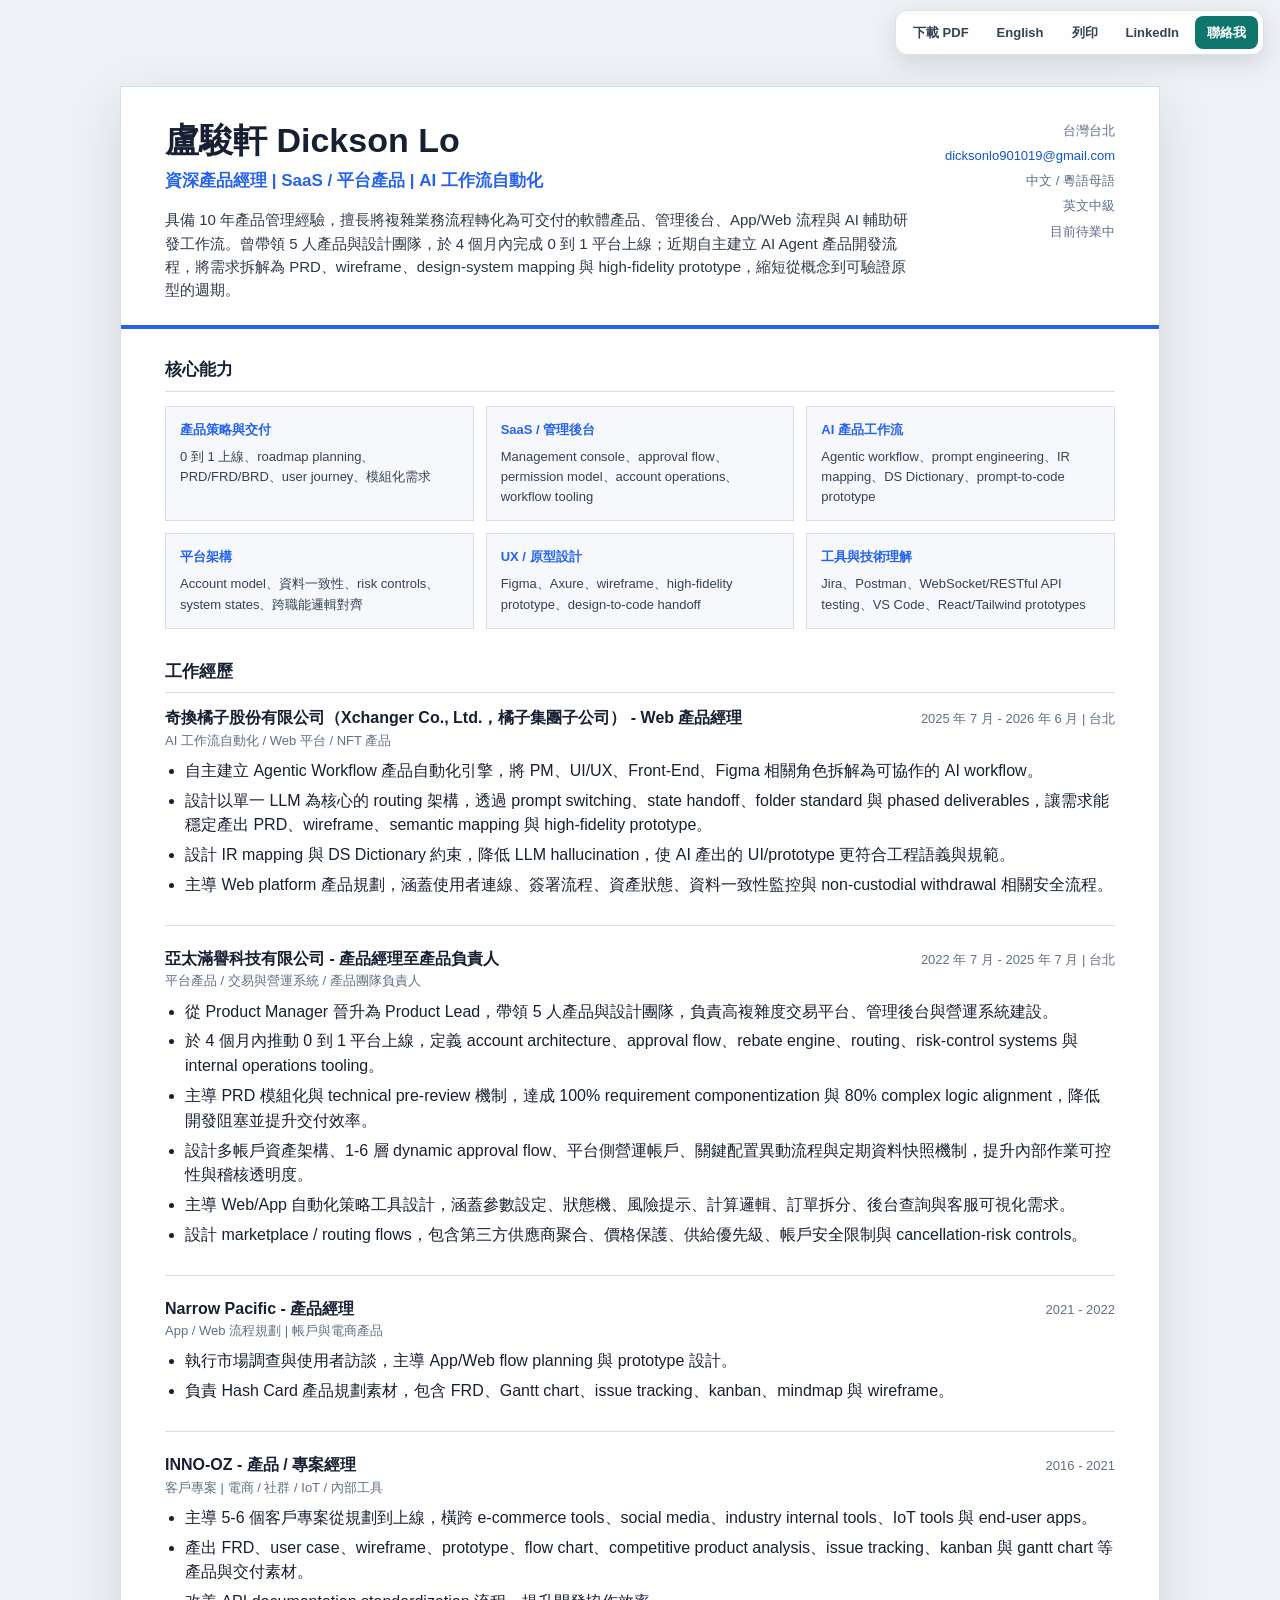
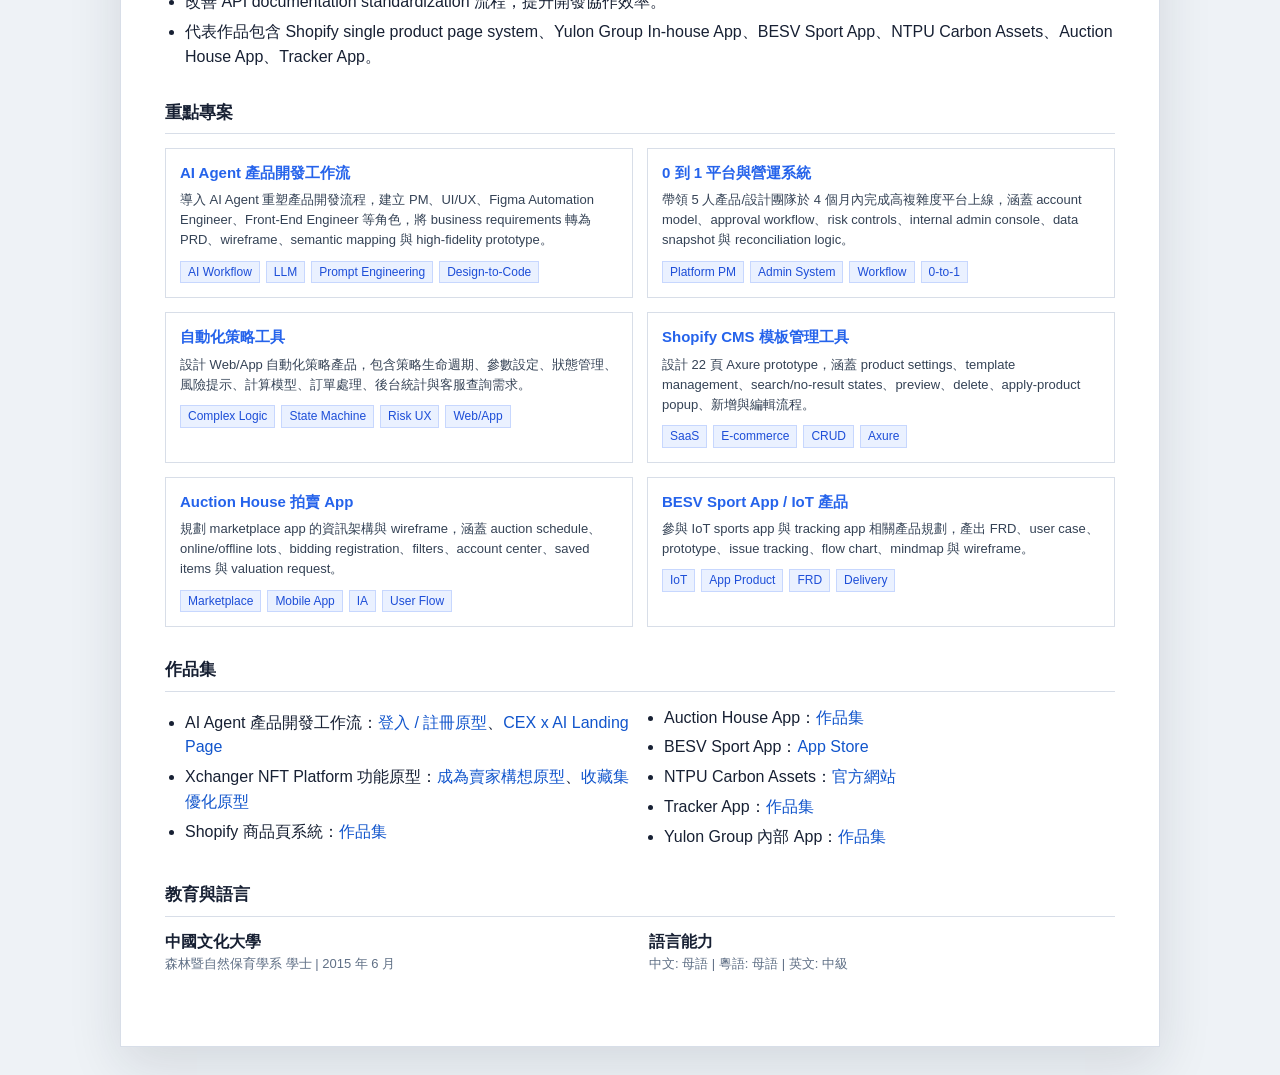
==== public/zh/index.html @ e3e286b6 "feat: add Traditional Chinese software CV route" ====
<!doctype html>
<html lang="zh-Hant">
<head>
  <meta charset="utf-8">
  <meta name="viewport" content="width=device-width, initial-scale=1">
  <title>盧駿軒 Dickson Lo - 軟體產品履歷</title>
  <style>
    :root {
      --ink: #172033;
      --muted: #607086;
      --line: #d8dee8;
      --panel: #f6f8fb;
      --accent: #2563eb;
      --accent-soft: #eaf1ff;
      --link: #1155cc;
    }

    * { box-sizing: border-box; }

    body {
      margin: 0;
      padding-top: 58px;
      background: #eef2f6;
      color: var(--ink);
      font-family: -apple-system, BlinkMacSystemFont, "Segoe UI", "Noto Sans TC", "PingFang TC", "Microsoft JhengHei", Arial, sans-serif;
      line-height: 1.55;
    }

    a { color: var(--link); text-decoration: none; }
    a:hover { text-decoration: underline; }

    .page {
      width: min(1040px, calc(100% - 32px));
      margin: 28px auto;
      background: #fff;
      border: 1px solid var(--line);
      box-shadow: 0 18px 50px rgba(22, 34, 51, 0.12);
    }

    header {
      padding: 34px 44px 24px;
      border-bottom: 4px solid var(--accent);
      display: grid;
      grid-template-columns: 1fr auto;
      gap: 24px;
      align-items: start;
    }

    h1 { margin: 0; font-size: 34px; letter-spacing: 0; line-height: 1.15; }

    .headline {
      margin-top: 8px;
      color: var(--accent);
      font-size: 17px;
      font-weight: 700;
    }

    .summary {
      margin: 14px 0 0;
      max-width: 780px;
      color: #2d3949;
      font-size: 15px;
    }

    .contact {
      text-align: right;
      color: var(--muted);
      font-size: 13px;
      white-space: nowrap;
    }

    .contact div { margin-bottom: 5px; }
    main { padding: 28px 44px 42px; }
    section { margin: 0 0 30px; }

    h2 {
      margin: 0 0 14px;
      padding-bottom: 7px;
      border-bottom: 1px solid var(--line);
      font-size: 17px;
      letter-spacing: 0;
    }

    h3 { margin: 0; font-size: 16px; line-height: 1.35; }

    .meta {
      color: var(--muted);
      font-size: 13px;
      margin-top: 2px;
    }

    .skills {
      display: grid;
      grid-template-columns: repeat(3, 1fr);
      gap: 12px;
    }

    .skill-group {
      background: var(--panel);
      border: 1px solid var(--line);
      padding: 13px 14px;
    }

    .skill-group strong {
      display: block;
      margin-bottom: 7px;
      font-size: 13px;
      color: var(--accent);
    }

    .skill-group span {
      display: block;
      color: #344255;
      font-size: 13px;
    }

    .role {
      padding: 0 0 22px;
      margin-bottom: 22px;
      border-bottom: 1px solid var(--line);
    }

    .role:last-child { border-bottom: 0; margin-bottom: 0; padding-bottom: 0; }

    .role-head {
      display: grid;
      grid-template-columns: 1fr auto;
      gap: 16px;
      align-items: start;
      margin-bottom: 8px;
    }

    ul { margin: 8px 0 0 20px; padding: 0; }
    li { margin: 5px 0; }

    .project-list {
      display: grid;
      grid-template-columns: 1fr 1fr;
      gap: 14px;
    }

    .project {
      border: 1px solid var(--line);
      background: #fff;
      padding: 14px;
    }

    .project h3 { color: var(--accent); font-size: 15px; }

    .project p {
      margin: 7px 0 0;
      color: #344255;
      font-size: 13px;
    }

    .tags {
      margin-top: 10px;
      display: flex;
      flex-wrap: wrap;
      gap: 6px;
    }

    .tag {
      background: var(--accent-soft);
      color: #1d4ed8;
      border: 1px solid #c7d7fe;
      padding: 2px 7px;
      font-size: 12px;
      line-height: 1.4;
    }

    .grid {
      display: grid;
      grid-template-columns: 1fr 1fr;
      gap: 18px;
    }

    .compact-list {
      columns: 2;
      column-gap: 28px;
      margin-top: 6px;
    }

    .note { color: var(--muted); font-size: 12px; margin-top: 8px; }

    .cv-actions {
      position: fixed;
      z-index: 20;
      top: 10px;
      right: 16px;
      display: flex;
      align-items: center;
      gap: 4px;
      padding: 5px;
      border: 1px solid rgba(216, 222, 232, 0.92);
      border-radius: 12px;
      background: rgba(255, 255, 255, 0.92);
      box-shadow: 0 8px 24px rgba(22, 34, 51, 0.13);
      backdrop-filter: blur(12px);
    }

    .cv-actions a,
    .cv-actions button {
      appearance: none;
      border: 0;
      border-radius: 8px;
      background: transparent;
      color: #344255;
      cursor: pointer;
      font: 600 13px/1 -apple-system, BlinkMacSystemFont, "Segoe UI", "Noto Sans TC", sans-serif;
      padding: 10px 12px;
      text-decoration: none;
    }

    .cv-actions a:hover,
    .cv-actions button:hover { background: #eef2f6; text-decoration: none; }
    .cv-actions .cv-actions__primary { background: #0f766e; color: #fff; }
    .cv-actions .cv-actions__primary:hover { background: #0c5f59; }

    @media (max-width: 760px) {
      body { padding-top: 54px; }
      .page { width: 100%; margin: 0; border: 0; box-shadow: none; }
      header, main { padding-left: 22px; padding-right: 22px; }
      header, .role-head, .skills, .project-list, .grid { grid-template-columns: 1fr; }
      .contact { text-align: left; white-space: normal; }
      .compact-list { columns: 1; }
      .cv-actions { top: 6px; right: 6px; left: 6px; justify-content: center; }
      .cv-actions a, .cv-actions button { padding: 9px 8px; font-size: 12px; }
    }

    @media print {
      body { background: #fff; padding-top: 0; }
      .cv-actions { display: none; }
      .page { width: 100%; margin: 0; border: 0; box-shadow: none; }
      header { padding-top: 18px; }
      main { padding-bottom: 18px; }
      section, .role, .project { break-inside: avoid; }
      a { color: inherit; }
    }
  </style>
</head>
<body>
  <nav class="cv-actions" aria-label="履歷操作">
    <a href="./dickson-lo-software-cv.pdf?v=20260713-4" download="dickson-lo-software-cv.pdf">下載 PDF</a>
    <a href="../" lang="en" hreflang="en">English</a>
    <button type="button" onclick="window.print()">列印</button>
    <a href="https://www.linkedin.com/in/lo-chun-hin-dickson-094180141/" target="_blank" rel="noopener noreferrer">LinkedIn</a>
    <a class="cv-actions__primary" href="mailto:dicksonlo901019@gmail.com">聯絡我</a>
  </nav>
  <article class="page">
    <header>
      <div>
        <h1>盧駿軒 Dickson Lo</h1>
        <div class="headline">資深產品經理 | SaaS / 平台產品 | AI 工作流自動化</div>
        <p class="summary">
          具備 10 年產品管理經驗，擅長將複雜業務流程轉化為可交付的軟體產品、管理後台、App/Web 流程與 AI 輔助研發工作流。曾帶領 5 人產品與設計團隊，於 4 個月內完成 0 到 1 平台上線；近期自主建立 AI Agent 產品開發流程，將需求拆解為 PRD、wireframe、design-system mapping 與 high-fidelity prototype，縮短從概念到可驗證原型的週期。
        </p>
      </div>
      <div class="contact">
        <div>台灣台北</div>
        <div><a href="mailto:dicksonlo901019@gmail.com">dicksonlo901019@gmail.com</a></div>
        <div>中文 / 粵語母語</div>
        <div>英文中級</div>
        <div>目前待業中</div>
      </div>
    </header>

    <main>
      <section>
        <h2>核心能力</h2>
        <div class="skills">
          <div class="skill-group">
            <strong>產品策略與交付</strong>
            <span>0 到 1 上線、roadmap planning、PRD/FRD/BRD、user journey、模組化需求</span>
          </div>
          <div class="skill-group">
            <strong>SaaS / 管理後台</strong>
            <span>Management console、approval flow、permission model、account operations、workflow tooling</span>
          </div>
          <div class="skill-group">
            <strong>AI 產品工作流</strong>
            <span>Agentic workflow、prompt engineering、IR mapping、DS Dictionary、prompt-to-code prototype</span>
          </div>
          <div class="skill-group">
            <strong>平台架構</strong>
            <span>Account model、資料一致性、risk controls、system states、跨職能邏輯對齊</span>
          </div>
          <div class="skill-group">
            <strong>UX / 原型設計</strong>
            <span>Figma、Axure、wireframe、high-fidelity prototype、design-to-code handoff</span>
          </div>
          <div class="skill-group">
            <strong>工具與技術理解</strong>
            <span>Jira、Postman、WebSocket/RESTful API testing、VS Code、React/Tailwind prototypes</span>
          </div>
        </div>
      </section>

      <section>
        <h2>工作經歷</h2>

        <div class="role">
          <div class="role-head">
            <div>
              <h3>奇換橘子股份有限公司（Xchanger Co., Ltd.，橘子集團子公司） - Web 產品經理</h3>
              <div class="meta">AI 工作流自動化 / Web 平台 / NFT 產品</div>
            </div>
            <div class="meta">2025 年 7 月 - 2026 年 6 月 | 台北</div>
          </div>
          <ul>
            <li>自主建立 Agentic Workflow 產品自動化引擎，將 PM、UI/UX、Front-End、Figma 相關角色拆解為可協作的 AI workflow。</li>
            <li>設計以單一 LLM 為核心的 routing 架構，透過 prompt switching、state handoff、folder standard 與 phased deliverables，讓需求能穩定產出 PRD、wireframe、semantic mapping 與 high-fidelity prototype。</li>
            <li>設計 IR mapping 與 DS Dictionary 約束，降低 LLM hallucination，使 AI 產出的 UI/prototype 更符合工程語義與規範。</li>
            <li>主導 Web platform 產品規劃，涵蓋使用者連線、簽署流程、資產狀態、資料一致性監控與 non-custodial withdrawal 相關安全流程。</li>
          </ul>
        </div>

        <div class="role">
          <div class="role-head">
            <div>
              <h3>亞太滿譽科技有限公司 - 產品經理至產品負責人</h3>
              <div class="meta">平台產品 / 交易與營運系統 / 產品團隊負責人</div>
            </div>
            <div class="meta">2022 年 7 月 - 2025 年 7 月 | 台北</div>
          </div>
          <ul>
            <li>從 Product Manager 晉升為 Product Lead，帶領 5 人產品與設計團隊，負責高複雜度交易平台、管理後台與營運系統建設。</li>
            <li>於 4 個月內推動 0 到 1 平台上線，定義 account architecture、approval flow、rebate engine、routing、risk-control systems 與 internal operations tooling。</li>
            <li>主導 PRD 模組化與 technical pre-review 機制，達成 100% requirement componentization 與 80% complex logic alignment，降低開發阻塞並提升交付效率。</li>
            <li>設計多帳戶資產架構、1-6 層 dynamic approval flow、平台側營運帳戶、關鍵配置異動流程與定期資料快照機制，提升內部作業可控性與稽核透明度。</li>
            <li>主導 Web/App 自動化策略工具設計，涵蓋參數設定、狀態機、風險提示、計算邏輯、訂單拆分、後台查詢與客服可視化需求。</li>
            <li>設計 marketplace / routing flows，包含第三方供應商聚合、價格保護、供給優先級、帳戶安全限制與 cancellation-risk controls。</li>
          </ul>
        </div>

        <div class="role">
          <div class="role-head">
            <div>
              <h3>Narrow Pacific - 產品經理</h3>
              <div class="meta">App / Web 流程規劃 | 帳戶與電商產品</div>
            </div>
            <div class="meta">2021 - 2022</div>
          </div>
          <ul>
            <li>執行市場調查與使用者訪談，主導 App/Web flow planning 與 prototype 設計。</li>
            <li>負責 Hash Card 產品規劃素材，包含 FRD、Gantt chart、issue tracking、kanban、mindmap 與 wireframe。</li>
          </ul>
        </div>

        <div class="role">
          <div class="role-head">
            <div>
              <h3>INNO-OZ - 產品 / 專案經理</h3>
              <div class="meta">客戶專案 | 電商 / 社群 / IoT / 內部工具</div>
            </div>
            <div class="meta">2016 - 2021</div>
          </div>
          <ul>
            <li>主導 5-6 個客戶專案從規劃到上線，橫跨 e-commerce tools、social media、industry internal tools、IoT tools 與 end-user apps。</li>
            <li>產出 FRD、user case、wireframe、prototype、flow chart、competitive product analysis、issue tracking、kanban 與 gantt chart 等產品與交付素材。</li>
            <li>改善 API documentation standardization 流程，提升開發協作效率。</li>
            <li>代表作品包含 Shopify single product page system、Yulon Group In-house App、BESV Sport App、NTPU Carbon Assets、Auction House App、Tracker App。</li>
          </ul>
        </div>
      </section>

      <section>
        <h2>重點專案</h2>
        <div class="project-list">
          <div class="project">
            <h3>AI Agent 產品開發工作流</h3>
            <p>導入 AI Agent 重塑產品開發流程，建立 PM、UI/UX、Figma Automation Engineer、Front-End Engineer 等角色，將 business requirements 轉為 PRD、wireframe、semantic mapping 與 high-fidelity prototype。</p>
            <div class="tags">
              <span class="tag">AI Workflow</span><span class="tag">LLM</span><span class="tag">Prompt Engineering</span><span class="tag">Design-to-Code</span>
            </div>
          </div>

          <div class="project">
            <h3>0 到 1 平台與營運系統</h3>
            <p>帶領 5 人產品/設計團隊於 4 個月內完成高複雜度平台上線，涵蓋 account model、approval workflow、risk controls、internal admin console、data snapshot 與 reconciliation logic。</p>
            <div class="tags">
              <span class="tag">Platform PM</span><span class="tag">Admin System</span><span class="tag">Workflow</span><span class="tag">0-to-1</span>
            </div>
          </div>

          <div class="project">
            <h3>自動化策略工具</h3>
            <p>設計 Web/App 自動化策略產品，包含策略生命週期、參數設定、狀態管理、風險提示、計算模型、訂單處理、後台統計與客服查詢需求。</p>
            <div class="tags">
              <span class="tag">Complex Logic</span><span class="tag">State Machine</span><span class="tag">Risk UX</span><span class="tag">Web/App</span>
            </div>
          </div>

          <div class="project">
            <h3>Shopify CMS 模板管理工具</h3>
            <p>設計 22 頁 Axure prototype，涵蓋 product settings、template management、search/no-result states、preview、delete、apply-product popup、新增與編輯流程。</p>
            <div class="tags">
              <span class="tag">SaaS</span><span class="tag">E-commerce</span><span class="tag">CRUD</span><span class="tag">Axure</span>
            </div>
          </div>

          <div class="project">
            <h3>Auction House 拍賣 App</h3>
            <p>規劃 marketplace app 的資訊架構與 wireframe，涵蓋 auction schedule、online/offline lots、bidding registration、filters、account center、saved items 與 valuation request。</p>
            <div class="tags">
              <span class="tag">Marketplace</span><span class="tag">Mobile App</span><span class="tag">IA</span><span class="tag">User Flow</span>
            </div>
          </div>

          <div class="project">
            <h3>BESV Sport App / IoT 產品</h3>
            <p>參與 IoT sports app 與 tracking app 相關產品規劃，產出 FRD、user case、prototype、issue tracking、flow chart、mindmap 與 wireframe。</p>
            <div class="tags">
              <span class="tag">IoT</span><span class="tag">App Product</span><span class="tag">FRD</span><span class="tag">Delivery</span>
            </div>
          </div>
        </div>
      </section>

      <section>
        <h2>作品集</h2>
        <ul class="compact-list">
          <li>AI Agent 產品開發工作流：<a href="https://dickson-login-registration.dicksonlo901019.chatgpt.site" target="_blank" rel="noopener noreferrer">登入 / 註冊原型</a>、<a href="https://dickson-cex-ai-landing-page.dicksonlo901019.chatgpt.site" target="_blank" rel="noopener noreferrer">CEX x AI Landing Page</a></li>
          <li>Xchanger NFT Platform 功能原型：<a href="https://dickson-become-seller-prototype.dicksonlo901019.chatgpt.site" target="_blank" rel="noopener noreferrer">成為賣家構想原型</a>、<a href="https://dickson-collection-optimization.dicksonlo901019.chatgpt.site" target="_blank" rel="noopener noreferrer">收藏集優化原型</a></li>
          <li>Shopify 商品頁系統：<a href="https://app.notion.com/p/Design-single-product-page-system-for-Shopify-001a0256dc8a46b18fb0d5728ec2153d?pvs=21" target="_blank" rel="noopener noreferrer">作品集</a></li>
          <li>Auction House App：<a href="https://app.notion.com/p/Auction-House-App-5855c761845c48df9f3c4eb5450dfef1?pvs=21" target="_blank" rel="noopener noreferrer">作品集</a></li>
          <li>BESV Sport App：<a href="https://apps.apple.com/tw/app/besv-sport-app/id1260486200" target="_blank" rel="noopener noreferrer">App Store</a></li>
          <li>NTPU Carbon Assets：<a href="https://sites.google.com/gm.ntpu.edu.tw/talag/%E8%B2%A0%E7%A2%B3%E5%95%86%E5%93%81%E5%B0%88%E5%8D%80/my-carbon-asset-%E7%9A%84%E8%A4%87%E6%9C%AC" target="_blank" rel="noopener noreferrer">官方網站</a></li>
          <li>Tracker App：<a href="https://app.notion.com/p/Tracker-App-22c236c034074c1f844bb92a68661662?pvs=21" target="_blank" rel="noopener noreferrer">作品集</a></li>
          <li>Yulon Group 內部 App：<a href="https://app.notion.com/p/Yulon-Group-In-house-App-5cb7d564c0684fb48a2d1cf78c7f7ac5?pvs=21" target="_blank" rel="noopener noreferrer">作品集</a></li>
        </ul>
      </section>

      <section>
        <h2>教育與語言</h2>
        <div class="grid">
          <div>
            <h3>中國文化大學</h3>
            <div class="meta">森林暨自然保育學系 學士 | 2015 年 6 月</div>
          </div>
          <div>
            <h3>語言能力</h3>
            <div class="meta">中文: 母語 | 粵語: 母語 | 英文: 中級</div>
          </div>
        </div>
      </section>
    </main>
  </article>
</body>
</html>
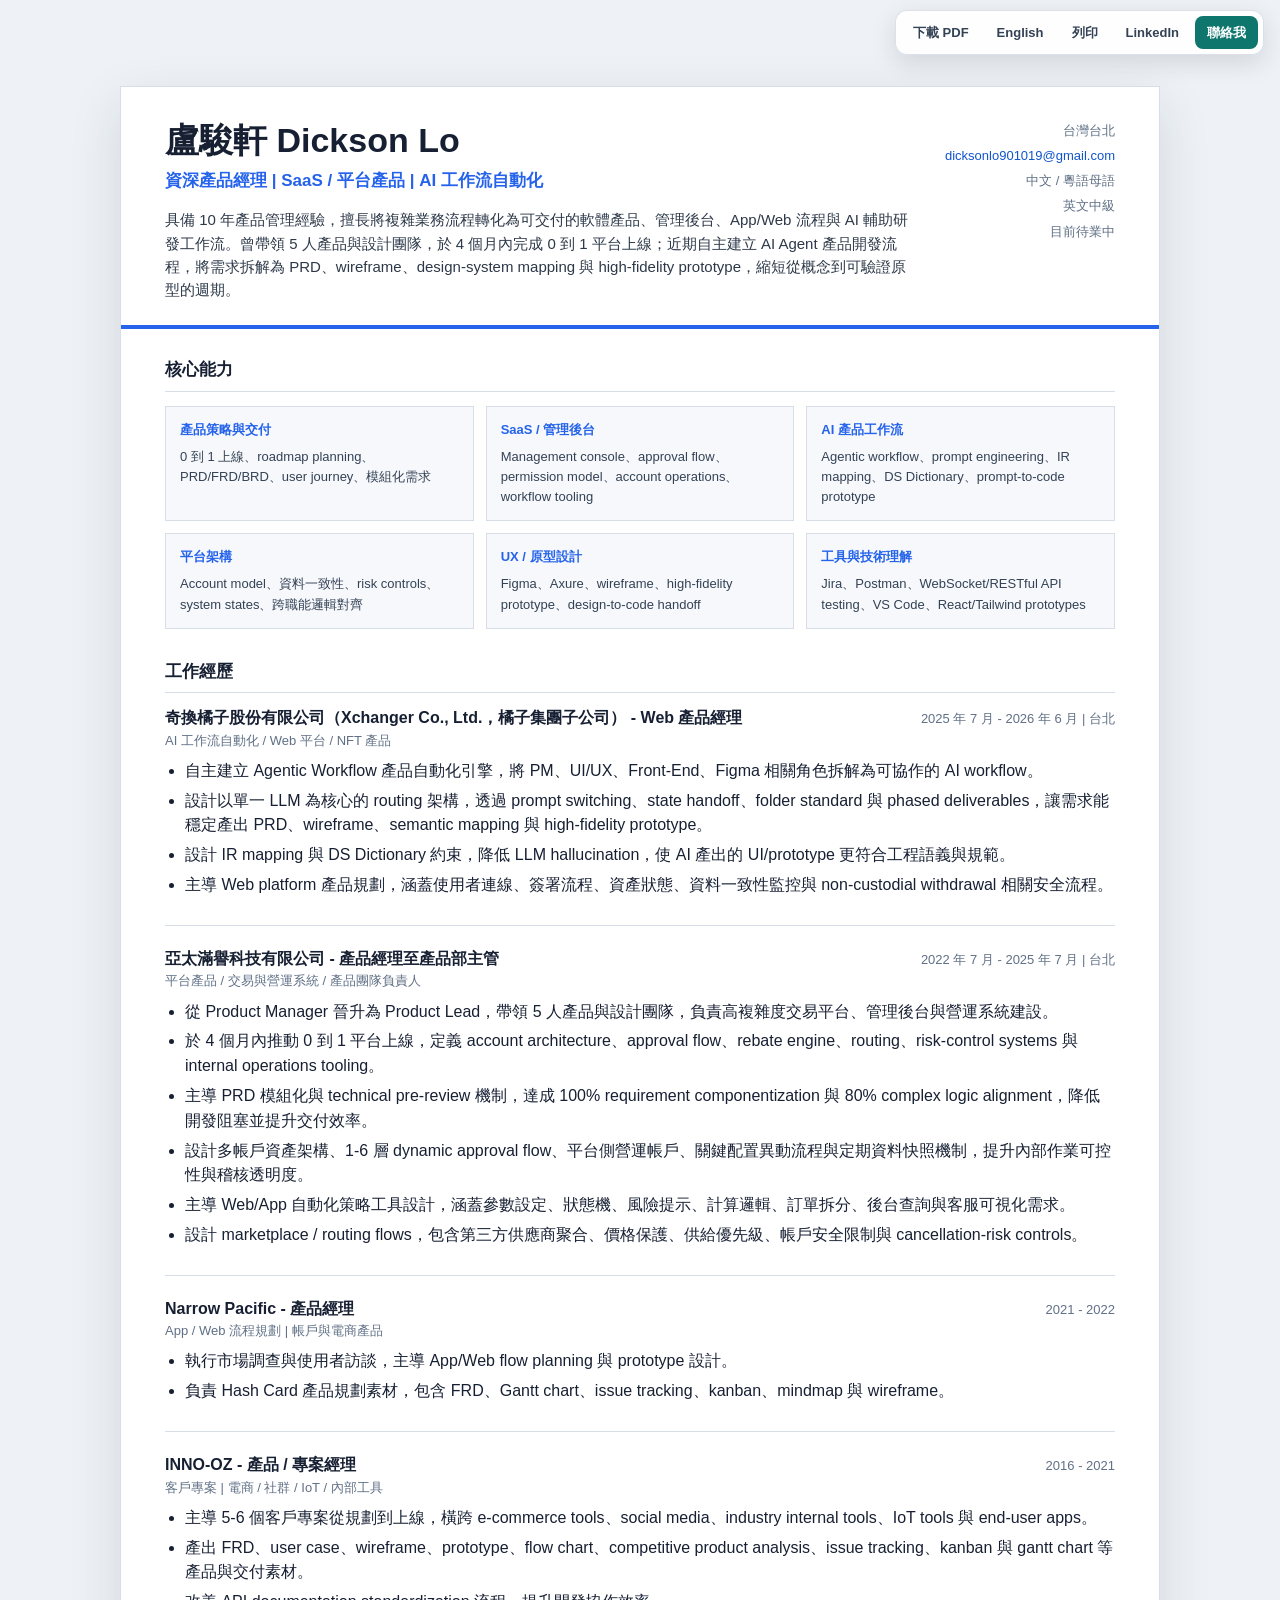
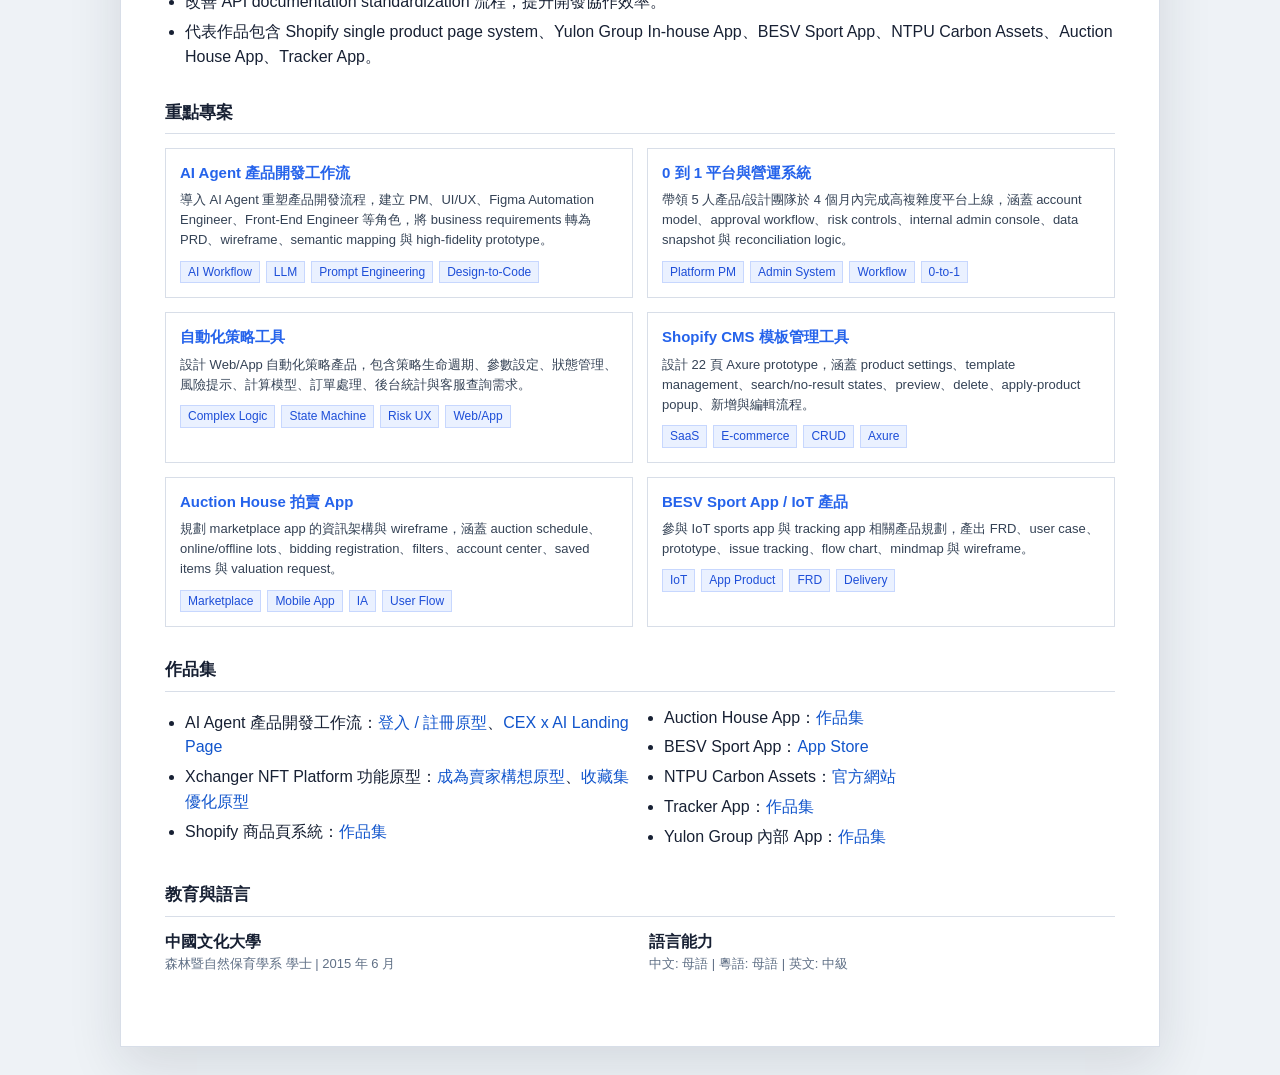
==== commit 379f866b: "fix: correct product department head title" ====
--- a/public/zh/index.html
+++ b/public/zh/index.html
@@ -241,7 +241,7 @@
 </head>
 <body>
   <nav class="cv-actions" aria-label="履歷操作">
-    <a href="./dickson-lo-software-cv.pdf?v=20260713-4" download="dickson-lo-software-cv.pdf">下載 PDF</a>
+    <a href="./dickson-lo-software-cv.pdf?v=1.2.1" download="dickson-lo-software-cv.pdf">下載 PDF</a>
     <a href="../" lang="en" hreflang="en">English</a>
     <button type="button" onclick="window.print()">列印</button>
     <a href="https://www.linkedin.com/in/lo-chun-hin-dickson-094180141/" target="_blank" rel="noopener noreferrer">LinkedIn</a>
@@ -318,7 +318,7 @@
         <div class="role">
           <div class="role-head">
             <div>
-              <h3>亞太滿譽科技有限公司 - 產品經理至產品負責人</h3>
+              <h3>亞太滿譽科技有限公司 - 產品經理至產品部主管</h3>
               <div class="meta">平台產品 / 交易與營運系統 / 產品團隊負責人</div>
             </div>
             <div class="meta">2022 年 7 月 - 2025 年 7 月 | 台北</div>
